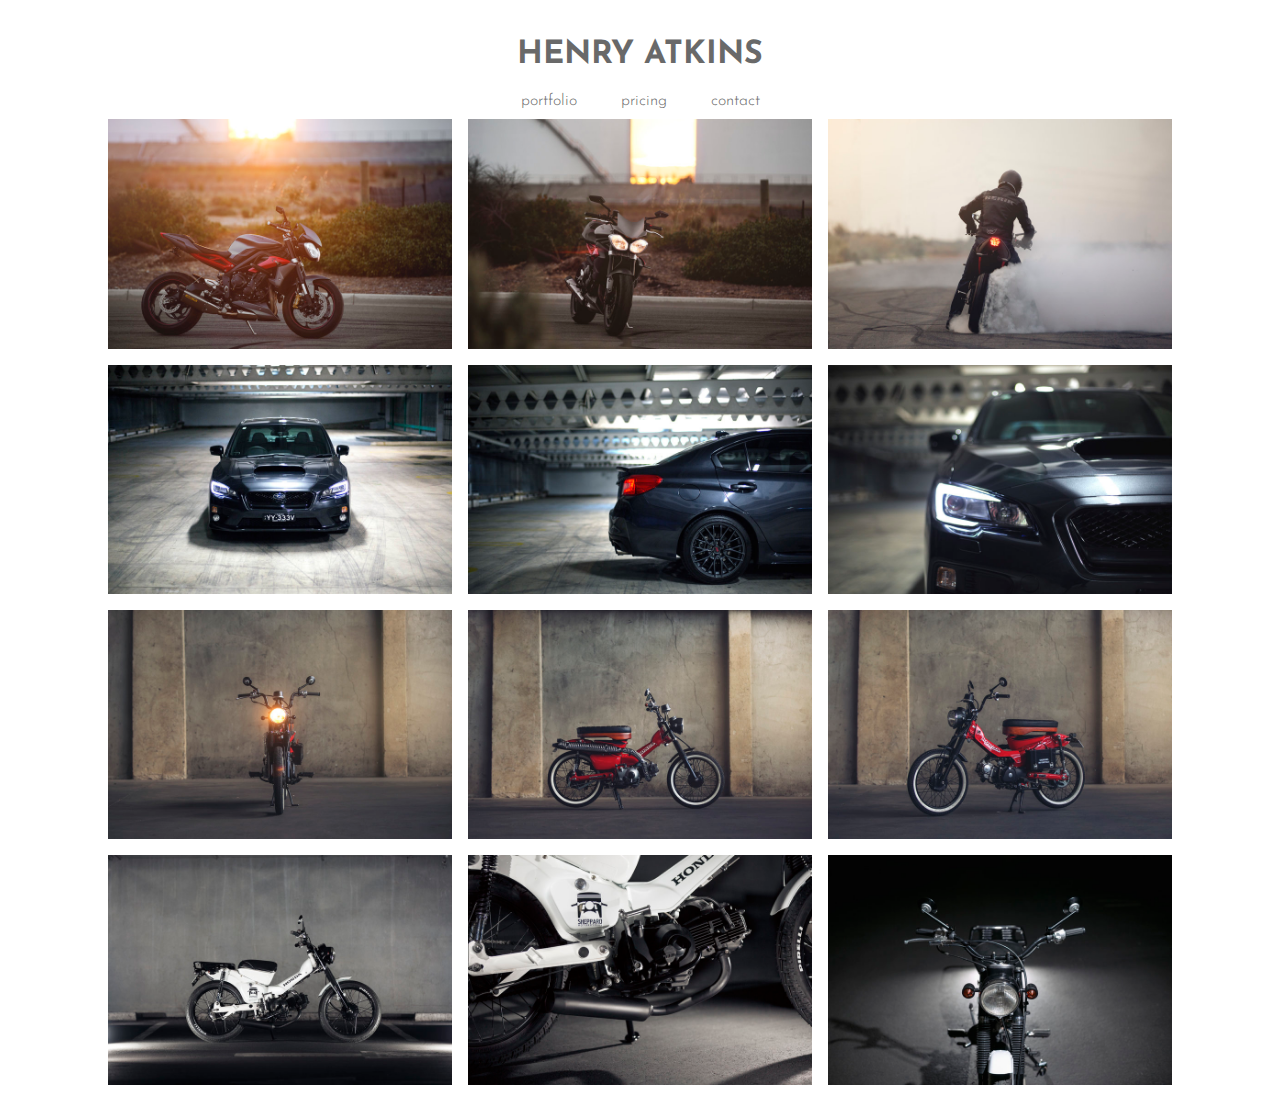
==== index.html @ 8d1b9e3b "update 30/6/20" ====
<html>
	<meta charset="UTF-8">
    <meta name="author" content="Henry Atkins">
    <meta name="description" content="Adelaide based commercial, product, and automotive photograpy ">
    
	<meta name="viewport" content="width=device-width, initial-scale=1">
	<link rel="stylesheet" href="/css/stylesheet.css">
	<link href="https://fonts.googleapis.com/css2?family=Josefin+Sans:wght@200;300;400;700&display=swap" rel="stylesheet">
	<link rel="stylesheet" href="https://cdnjs.cloudflare.com/ajax/libs/font-awesome/4.7.0/css/font-awesome.min.css">
    <link rel="shortcut icon" href="/head/iconH.png" type="image/x-icon">
	
	<head>
		<title>henryatkinsphoto</title>
        <meta charset="UTF-8">
        <meta name="viewport" content="width=device-width, initial-scale=1">
        <link rel="stylesheet" href="/css/stylesheet.css">
        <link href="https://fonts.googleapis.com/css2?family=Josefin+Sans:wght@300;400;700&display=swap" rel="stylesheet">
        <link rel="stylesheet" href="https://cdnjs.cloudflare.com/ajax/libs/font-awesome/4.7.0/css/font-awesome.min.css">
        
	</head>
	<body>
        <header> 
            <div class="maintitle">
                <h1>HENRY ATKINS</h1>
            </div>
            <div class="navbar">
                <a href="/">portfolio</a>
                <a href="/pricing.html">pricing</a>
                <a href="/contact.html">contact</a>
            </div>
        </header>
        
        
		<div class="gallery">
			<div class="card">
				<img src="images/TSTside2.jpg" class="gallery-img">
			</div>
		  	<div class="card">
				<img src="images/TSTFront.jpg" class="gallery-img">
			</div>
		  	<div class="card">
				<img src="images/burnoutrear3x2.jpg" class="gallery-img">
			</div>
		  	<div class="card">
				<img src="images/wrxhighfrontangle.jpg" class="gallery-img">
			</div>
			<div class="card">
				<img src="images/HJSHOOT50_0044.jpg" class="gallery-img">
			</div>
			<div class="card">
				<img src="images/0H2A4539.jpg" class="gallery-img">
			</div>
			<div class="card">
				<img src="images/PostieShootFront.jpg" class="gallery-img">
			</div>
			<div class="card">
				<img src="images/PostieShootSide.jpg" class="gallery-img">
			</div>
			<div class="card">
				<img src="images/PostieShootThreeQuarter2000.jpg" class="gallery-img">
			</div>
			<div class="card">
				<img src="images/postside.jpg" class="gallery-img">
			</div>
			<div class="card">
				<img src="images/exhaustclose.jpg" class="gallery-img">
			</div>
			<div class="card">
				<img src="images/frontonpost.jpg" class="gallery-img">
			</div>
		</div>
        
    	</body>
   </html>
---- css/stylesheet.css ----
/* General */

.maintitle {
  font-family: 'Josefin Sans', sans-serif;
  font-weight: 700;
  background-color: #FFFFFF;
  color: DimGray;
  text-align: center;
  padding-top: 10px;

}


p {
    font-family: 'Josefin Sans', sans-serif;
    font-weight: 200;
    background-color: #FFFFFF;
    color: black;
    text-align: center;
    padding-top: 5;
    
}
h1 {
    font-family: 'Josefin Sans', sans-serif;
    font-weight: 700;
    background-color: #FFFFFF;
    color: DimGray;
    text-align: center;
    margin-bottom: 10;
     
} 

.form-container{
    text-align: center;
    padding: 10 30%;

}

.text-container{
    width: 100%;
    text-align: center;
    padding-top: 5;

}

label {
    text-align: left;
    display: inline-block;
    width: 100%;
    padding-top: 5;
    font-family: 'Josefin Sans', sans-serif;
    
}
input[type=button], input[type=submit], input[type=reset] {
    background-color: black;
    border: none;
    color: white;
    width: 25%;
    padding: 10px 32px;
    margin: 10px 2px;
    cursor: pointer;
    font-family: 'Josefin Sans', sans-serif;
}

input{
    width: 100%;
    background-color: gainsboro;
    outline: none;
    border: none;

    
}

input[type=text]:focus {
  border: 3px solid #555;
}


/* Style the top navigation bar */
.navbar {
  overflow: hidden; /* Hide overflow */
  background-color: #FFFFFF; /* white background color */
  text-align: center;
  padding-bottom: 10px;
    padding-top: 10px;
}

/* Style the navigation bar links */
.navbar a {
  display: inline;
  color: DimGray; /* White text color */
  padding: 20px; /* Add some padding */
  text-decoration: none; /* Remove underline */
  font-family: 'Josefin Sans', sans-serif;
  font-weight: 300;
}

.navbar a:hover {
    color: black
}


.gallery {
  max-width: 100%;
  margin: 0 auto;
  display: grid;
  grid-gap: 1rem;
  text-align: center

}

.gallery-img {
    max-width: 100%
}


@media (min-width: 600px) {
    .gallery { grid-template-columns: repeat(2, 1fr);
        padding-left: 100;
        padding-right: 100
    
    }
    .gallery-img {
        max-width: 100%
    
    }

}

@media (min-width: 900px) {
    .gallery {
        grid-template-columns: repeat(3, 1fr); 
    }
    .gallery-img {
        max-width: 100%
    }

}
---- css/stylesheet.css ----
/* General */

.maintitle {
  font-family: 'Josefin Sans', sans-serif;
  font-weight: 700;
  background-color: #FFFFFF;
  color: DimGray;
  text-align: center;
  padding-top: 10px;

}


p {
    font-family: 'Josefin Sans', sans-serif;
    font-weight: 200;
    background-color: #FFFFFF;
    color: black;
    text-align: center;
    padding-top: 5;
    
}
h1 {
    font-family: 'Josefin Sans', sans-serif;
    font-weight: 700;
    background-color: #FFFFFF;
    color: DimGray;
    text-align: center;
    margin-bottom: 10;
     
} 

.form-container{
    text-align: center;
    padding: 10 30%;

}

.text-container{
    width: 100%;
    text-align: center;
    padding-top: 5;

}

label {
    text-align: left;
    display: inline-block;
    width: 100%;
    padding-top: 5;
    font-family: 'Josefin Sans', sans-serif;
    
}
input[type=button], input[type=submit], input[type=reset] {
    background-color: black;
    border: none;
    color: white;
    width: 25%;
    padding: 10px 32px;
    margin: 10px 2px;
    cursor: pointer;
    font-family: 'Josefin Sans', sans-serif;
}

input{
    width: 100%;
    background-color: gainsboro;
    outline: none;
    border: none;

    
}

input[type=text]:focus {
  border: 3px solid #555;
}


/* Style the top navigation bar */
.navbar {
  overflow: hidden; /* Hide overflow */
  background-color: #FFFFFF; /* white background color */
  text-align: center;
  padding-bottom: 10px;
    padding-top: 10px;
}

/* Style the navigation bar links */
.navbar a {
  display: inline;
  color: DimGray; /* White text color */
  padding: 20px; /* Add some padding */
  text-decoration: none; /* Remove underline */
  font-family: 'Josefin Sans', sans-serif;
  font-weight: 300;
}

.navbar a:hover {
    color: black
}


.gallery {
  max-width: 100%;
  margin: 0 auto;
  display: grid;
  grid-gap: 1rem;
  text-align: center

}

.gallery-img {
    max-width: 100%
}


@media (min-width: 600px) {
    .gallery { grid-template-columns: repeat(2, 1fr);
        padding-left: 100;
        padding-right: 100
    
    }
    .gallery-img {
        max-width: 100%
    
    }

}

@media (min-width: 900px) {
    .gallery {
        grid-template-columns: repeat(3, 1fr); 
    }
    .gallery-img {
        max-width: 100%
    }

}
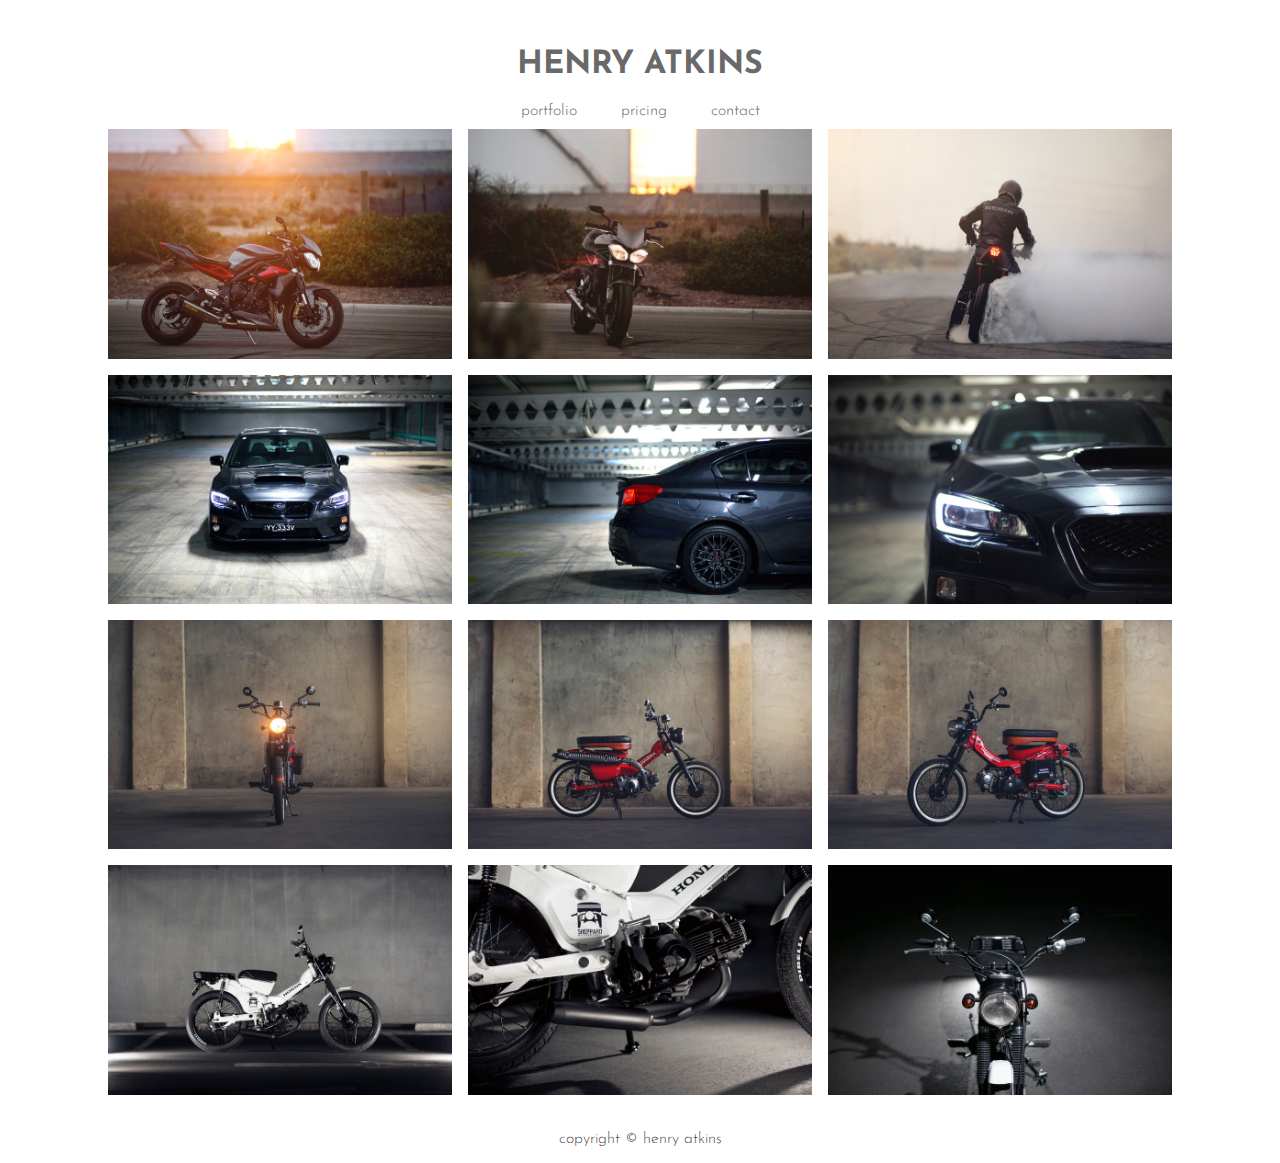
==== commit ec771c01: "update 11:24pm 30/06/2020" ====
--- a/index.html
+++ b/index.html
@@ -70,5 +70,9 @@
 			</div>
 		</div>
         
-    	</body>
+        <footer>
+            <p>copyright © henry atkins</p>
+        </footer>
+    	
+    </body>
    </html>--- a/css/stylesheet.css
+++ b/css/stylesheet.css
@@ -6,10 +6,23 @@
   background-color: #FFFFFF;
   color: DimGray;
   text-align: center;
-  padding-top: 10px;
+  padding-top: 20px;
 
 }
 
+main{
+    margin: 0 20%;
+    align-content: center;
+}
+
+footer{
+    font-family: 'Josefin Sans', sans-serif;
+    font-weight: 200;
+    background-color: #FFFFFF;
+    color:gainsboro;
+    text-align: center;
+    padding-top: 20;    
+}
 
 p {
     font-family: 'Josefin Sans', sans-serif;
@@ -17,7 +30,6 @@
     background-color: #FFFFFF;
     color: black;
     text-align: center;
-    padding-top: 5;
     
 }
 h1 {
@@ -38,11 +50,14 @@
 
 .text-container{
     width: 100%;
-    text-align: center;
+    text-align: left;
     padding-top: 5;
 
 }
-
+.pricing-image{
+    width: 75%
+        
+}
 label {
     text-align: left;
     display: inline-block;
--- a/css/stylesheet.css
+++ b/css/stylesheet.css
@@ -6,10 +6,23 @@
   background-color: #FFFFFF;
   color: DimGray;
   text-align: center;
-  padding-top: 10px;
+  padding-top: 20px;
 
 }
 
+main{
+    margin: 0 20%;
+    align-content: center;
+}
+
+footer{
+    font-family: 'Josefin Sans', sans-serif;
+    font-weight: 200;
+    background-color: #FFFFFF;
+    color:gainsboro;
+    text-align: center;
+    padding-top: 20;    
+}
 
 p {
     font-family: 'Josefin Sans', sans-serif;
@@ -17,7 +30,6 @@
     background-color: #FFFFFF;
     color: black;
     text-align: center;
-    padding-top: 5;
     
 }
 h1 {
@@ -38,11 +50,14 @@
 
 .text-container{
     width: 100%;
-    text-align: center;
+    text-align: left;
     padding-top: 5;
 
 }
-
+.pricing-image{
+    width: 75%
+        
+}
 label {
     text-align: left;
     display: inline-block;
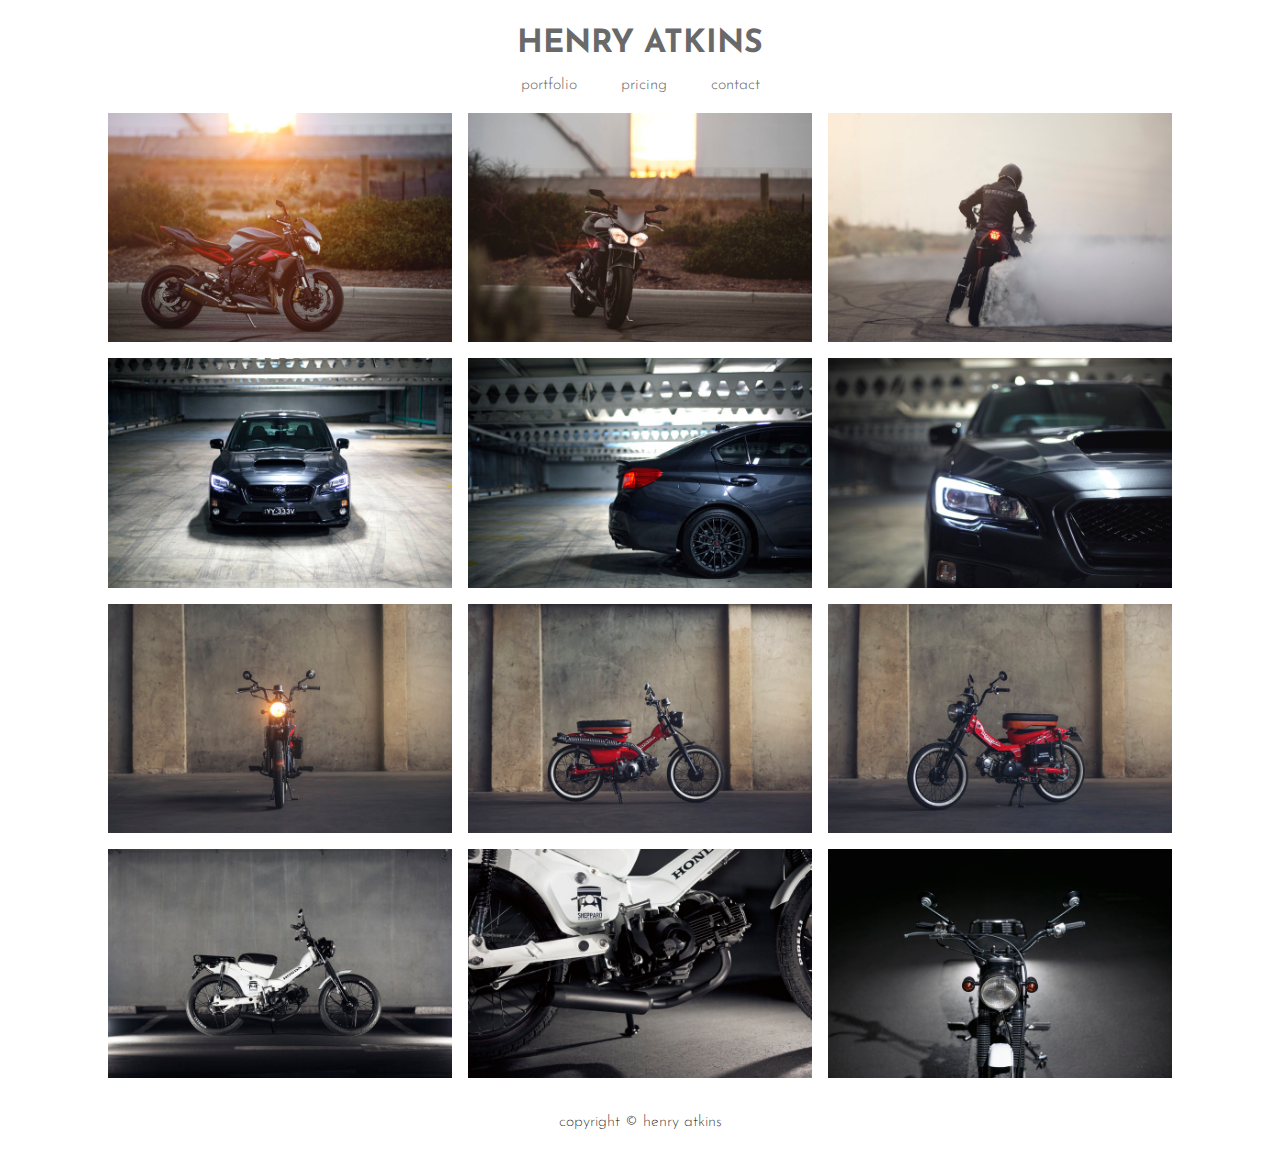
==== commit 32f4cb4e: "update 1/07/2020" ====
--- a/index.html
+++ b/index.html
@@ -20,13 +20,11 @@
 	</head>
 	<body>
         <header> 
-            <div class="maintitle">
-                <h1>HENRY ATKINS</h1>
-            </div>
+            <h1 id="header-title">HENRY ATKINS</h1>
             <div class="navbar">
-                <a href="/">portfolio</a>
-                <a href="/pricing.html">pricing</a>
-                <a href="/contact.html">contact</a>
+                <a href="/" class="navbar-links">portfolio</a>
+                <a href="/pricing.html" class="navbar-links">pricing</a>
+                <a href="/contact.html" class="navbar-links">contact</a>
             </div>
         </header>
         
--- a/css/stylesheet.css
+++ b/css/stylesheet.css
@@ -1,17 +1,22 @@
 /* General */
 
-.maintitle {
+header {
+    padding-bottom: 10px
+}
+
+
+#header-title {
   font-family: 'Josefin Sans', sans-serif;
   font-weight: 700;
   background-color: #FFFFFF;
   color: DimGray;
   text-align: center;
-  padding-top: 20px;
+  padding: 20 0 5 0;
 
 }
 
 main{
-    margin: 0 20%;
+    margin: 0 10%;
     align-content: center;
 }
 
@@ -21,7 +26,7 @@
     background-color: #FFFFFF;
     color:gainsboro;
     text-align: center;
-    padding-top: 20;    
+    padding: 20 0 20 0;    
 }
 
 p {
@@ -32,13 +37,25 @@
     text-align: center;
     
 }
+#pricing-text{
+    text-align: justify;
+        margin: 0 0 20 0;
+}
+
+a{
+    text-decoration: none
+}
+
+a:hover{
+    color: black;
+}
 h1 {
     font-family: 'Josefin Sans', sans-serif;
     font-weight: 700;
     background-color: #FFFFFF;
     color: DimGray;
     text-align: center;
-    margin-bottom: 10;
+    margin: 0 0 0 0;
      
 } 
 
@@ -48,14 +65,14 @@
 
 }
 
-.text-container{
+.page-container{
     width: 100%;
     text-align: left;
-    padding-top: 5;
+    padding: 0;
 
 }
-.pricing-image{
-    width: 75%
+#pricing-image{
+    width: 100%
         
 }
 label {
@@ -71,19 +88,18 @@
     border: none;
     color: white;
     width: 25%;
-    padding: 10px 32px;
+    padding: 10px 0px;
     margin: 10px 2px;
     cursor: pointer;
     font-family: 'Josefin Sans', sans-serif;
+    text-align: center;
 }
 
 input{
     width: 100%;
     background-color: gainsboro;
     outline: none;
-    border: none;
-
-    
+    border: none;    
 }
 
 input[type=text]:focus {
@@ -101,7 +117,7 @@
 }
 
 /* Style the navigation bar links */
-.navbar a {
+.navbar-links {
   display: inline;
   color: DimGray; /* White text color */
   padding: 20px; /* Add some padding */
@@ -110,17 +126,18 @@
   font-weight: 300;
 }
 
-.navbar a:hover {
+.navbar-links:hover {
     color: black
 }
 
 
 .gallery {
-  max-width: 100%;
-  margin: 0 auto;
-  display: grid;
-  grid-gap: 1rem;
-  text-align: center
+    grid-template-columns: repeat(2, 1fr);
+    max-width: 100%;
+    margin: 0 auto;
+    display: grid;
+    grid-gap: 1rem;
+    text-align: center
 
 }
 
@@ -152,3 +169,4 @@
 
 }
 
+
--- a/css/stylesheet.css
+++ b/css/stylesheet.css
@@ -1,17 +1,22 @@
 /* General */
 
-.maintitle {
+header {
+    padding-bottom: 10px
+}
+
+
+#header-title {
   font-family: 'Josefin Sans', sans-serif;
   font-weight: 700;
   background-color: #FFFFFF;
   color: DimGray;
   text-align: center;
-  padding-top: 20px;
+  padding: 20 0 5 0;
 
 }
 
 main{
-    margin: 0 20%;
+    margin: 0 10%;
     align-content: center;
 }
 
@@ -21,7 +26,7 @@
     background-color: #FFFFFF;
     color:gainsboro;
     text-align: center;
-    padding-top: 20;    
+    padding: 20 0 20 0;    
 }
 
 p {
@@ -32,13 +37,25 @@
     text-align: center;
     
 }
+#pricing-text{
+    text-align: justify;
+        margin: 0 0 20 0;
+}
+
+a{
+    text-decoration: none
+}
+
+a:hover{
+    color: black;
+}
 h1 {
     font-family: 'Josefin Sans', sans-serif;
     font-weight: 700;
     background-color: #FFFFFF;
     color: DimGray;
     text-align: center;
-    margin-bottom: 10;
+    margin: 0 0 0 0;
      
 } 
 
@@ -48,14 +65,14 @@
 
 }
 
-.text-container{
+.page-container{
     width: 100%;
     text-align: left;
-    padding-top: 5;
+    padding: 0;
 
 }
-.pricing-image{
-    width: 75%
+#pricing-image{
+    width: 100%
         
 }
 label {
@@ -71,19 +88,18 @@
     border: none;
     color: white;
     width: 25%;
-    padding: 10px 32px;
+    padding: 10px 0px;
     margin: 10px 2px;
     cursor: pointer;
     font-family: 'Josefin Sans', sans-serif;
+    text-align: center;
 }
 
 input{
     width: 100%;
     background-color: gainsboro;
     outline: none;
-    border: none;
-
-    
+    border: none;    
 }
 
 input[type=text]:focus {
@@ -101,7 +117,7 @@
 }
 
 /* Style the navigation bar links */
-.navbar a {
+.navbar-links {
   display: inline;
   color: DimGray; /* White text color */
   padding: 20px; /* Add some padding */
@@ -110,17 +126,18 @@
   font-weight: 300;
 }
 
-.navbar a:hover {
+.navbar-links:hover {
     color: black
 }
 
 
 .gallery {
-  max-width: 100%;
-  margin: 0 auto;
-  display: grid;
-  grid-gap: 1rem;
-  text-align: center
+    grid-template-columns: repeat(2, 1fr);
+    max-width: 100%;
+    margin: 0 auto;
+    display: grid;
+    grid-gap: 1rem;
+    text-align: center
 
 }
 
@@ -152,3 +169,4 @@
 
 }
 
+
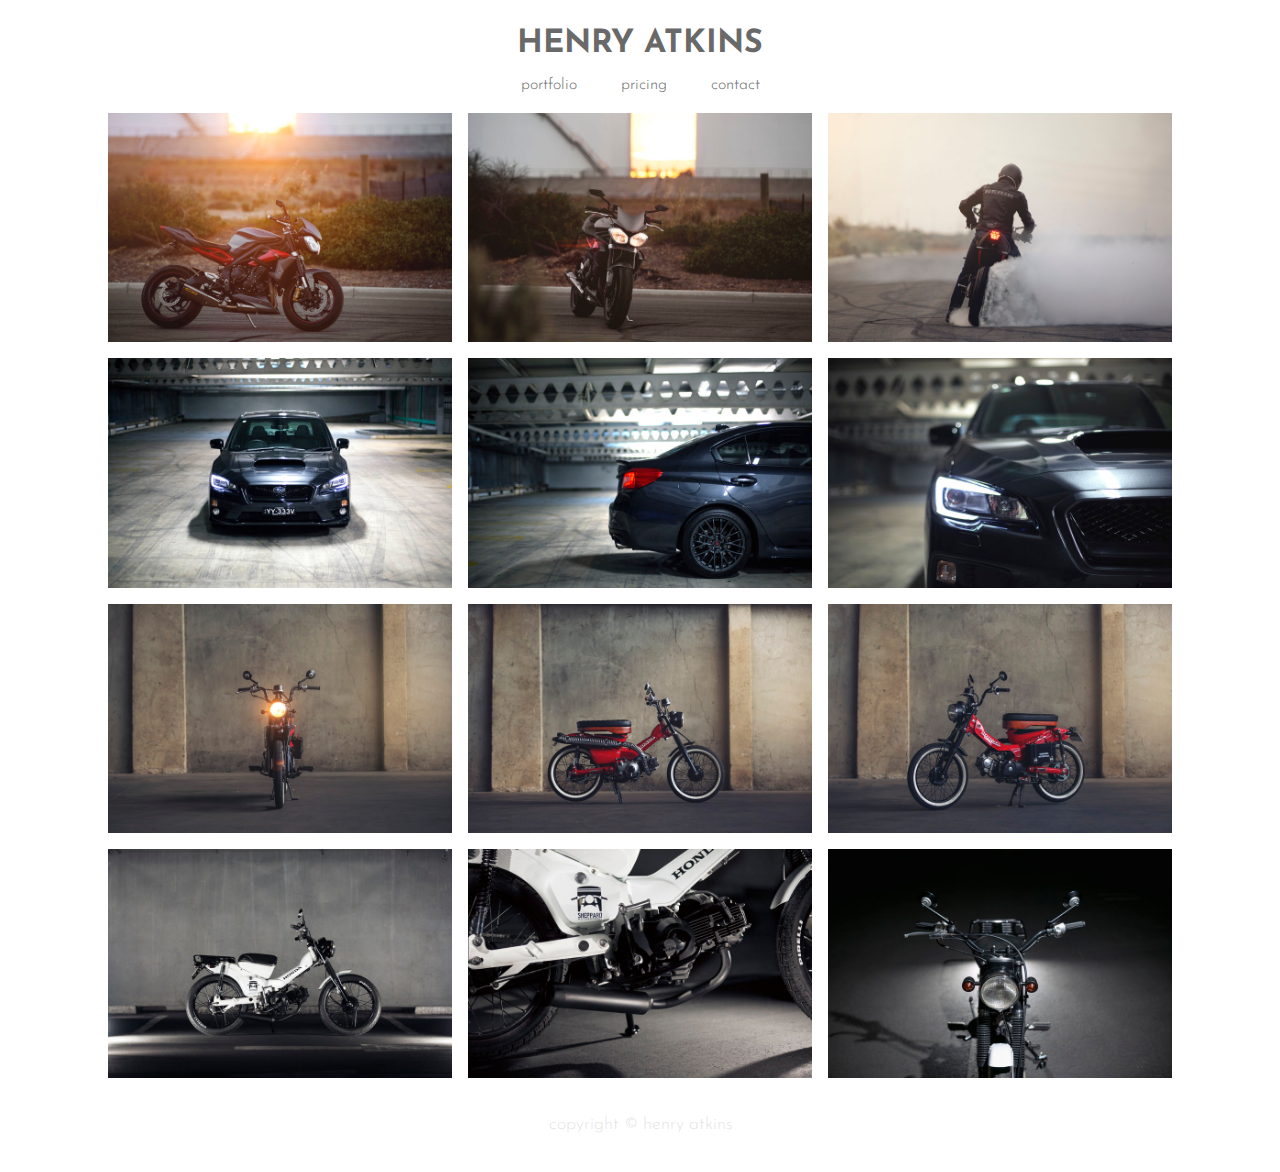
==== commit d9ab0d20: "Update index.html" ====
--- a/index.html
+++ b/index.html
@@ -2,6 +2,8 @@
 	<meta charset="UTF-8">
     <meta name="author" content="Henry Atkins">
     <meta name="description" content="Adelaide based commercial, product, and automotive photograpy ">
+    <meta property="og:description" content="Adelaide based commercial, product, and automotive photograpy" />
+    <meta property="og:image" content="images/TSTFront.jpg" />
     
 	<meta name="viewport" content="width=device-width, initial-scale=1">
 	<link rel="stylesheet" href="/css/stylesheet.css">
--- a/css/stylesheet.css
+++ b/css/stylesheet.css
@@ -12,6 +12,7 @@
   color: DimGray;
   text-align: center;
   padding: 20 0 5 0;
+    width: 100%
 
 }
 
@@ -20,7 +21,7 @@
     align-content: center;
 }
 
-footer{
+footer p{
     font-family: 'Josefin Sans', sans-serif;
     font-weight: 200;
     background-color: #FFFFFF;
@@ -35,6 +36,9 @@
     background-color: #FFFFFF;
     color: black;
     text-align: center;
+    width: 100% ;
+    font-size: 14;
+    
     
 }
 #pricing-text{
@@ -60,15 +64,13 @@
 } 
 
 .form-container{
-    text-align: center;
-    padding: 10 30%;
-
+    width: 500px;
 }
 
 .page-container{
     width: 100%;
     text-align: left;
-    padding: 0;
+
 
 }
 #pricing-image{
@@ -87,9 +89,9 @@
     background-color: black;
     border: none;
     color: white;
-    width: 25%;
+    width: 100%;
     padding: 10px 0px;
-    margin: 10px 2px;
+    margin: 20px 0px;
     cursor: pointer;
     font-family: 'Josefin Sans', sans-serif;
     text-align: center;
@@ -106,6 +108,15 @@
   border: 3px solid #555;
 }
 
+#message {
+    height: 100px;
+    width: 100%;
+    text-align: left;
+    background: gainsboro;
+    border: none;
+    max-width: 100%;
+    
+}
 
 /* Style the top navigation bar */
 .navbar {
@@ -132,7 +143,7 @@
 
 
 .gallery {
-    grid-template-columns: repeat(2, 1fr);
+    /* grid-template-columns: repeat(2, 1fr); */
     max-width: 100%;
     margin: 0 auto;
     display: grid;
@@ -166,7 +177,10 @@
     .gallery-img {
         max-width: 100%
     }
-
+    p{
+        font-size: 18;
+    }
+    
 }
 
 
--- a/css/stylesheet.css
+++ b/css/stylesheet.css
@@ -12,6 +12,7 @@
   color: DimGray;
   text-align: center;
   padding: 20 0 5 0;
+    width: 100%
 
 }
 
@@ -20,7 +21,7 @@
     align-content: center;
 }
 
-footer{
+footer p{
     font-family: 'Josefin Sans', sans-serif;
     font-weight: 200;
     background-color: #FFFFFF;
@@ -35,6 +36,9 @@
     background-color: #FFFFFF;
     color: black;
     text-align: center;
+    width: 100% ;
+    font-size: 14;
+    
     
 }
 #pricing-text{
@@ -60,15 +64,13 @@
 } 
 
 .form-container{
-    text-align: center;
-    padding: 10 30%;
-
+    width: 500px;
 }
 
 .page-container{
     width: 100%;
     text-align: left;
-    padding: 0;
+
 
 }
 #pricing-image{
@@ -87,9 +89,9 @@
     background-color: black;
     border: none;
     color: white;
-    width: 25%;
+    width: 100%;
     padding: 10px 0px;
-    margin: 10px 2px;
+    margin: 20px 0px;
     cursor: pointer;
     font-family: 'Josefin Sans', sans-serif;
     text-align: center;
@@ -106,6 +108,15 @@
   border: 3px solid #555;
 }
 
+#message {
+    height: 100px;
+    width: 100%;
+    text-align: left;
+    background: gainsboro;
+    border: none;
+    max-width: 100%;
+    
+}
 
 /* Style the top navigation bar */
 .navbar {
@@ -132,7 +143,7 @@
 
 
 .gallery {
-    grid-template-columns: repeat(2, 1fr);
+    /* grid-template-columns: repeat(2, 1fr); */
     max-width: 100%;
     margin: 0 auto;
     display: grid;
@@ -166,7 +177,10 @@
     .gallery-img {
         max-width: 100%
     }
-
+    p{
+        font-size: 18;
+    }
+    
 }
 
 
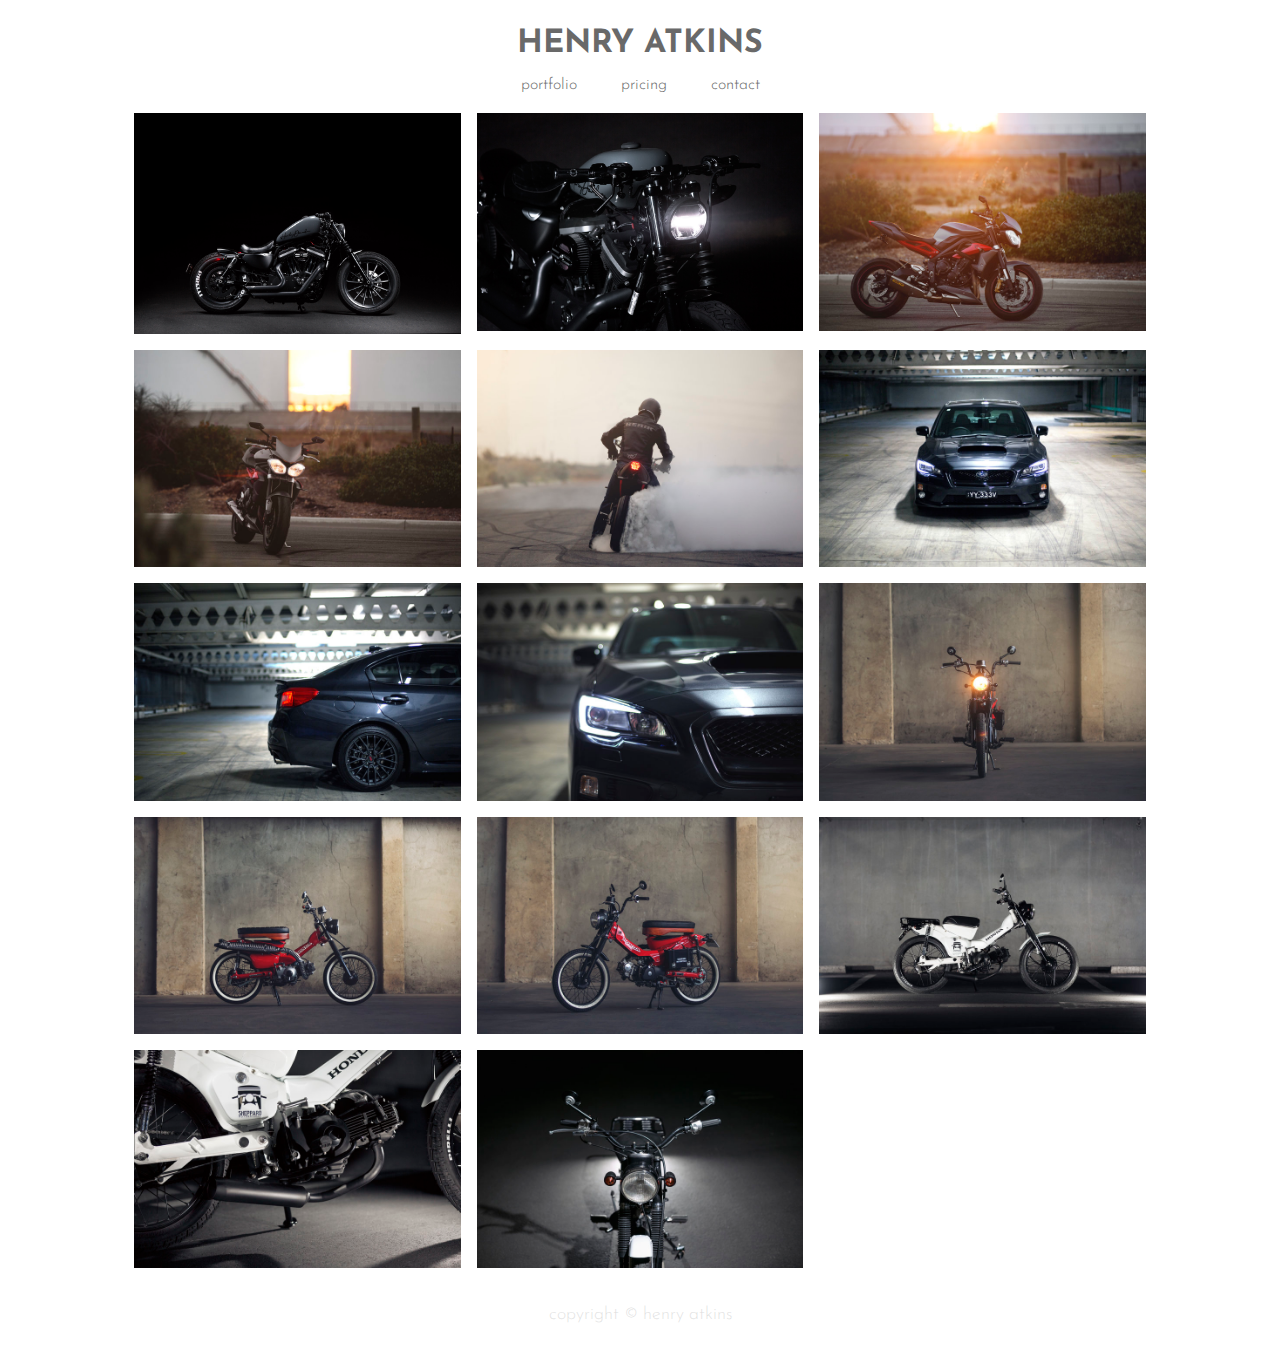
==== commit 7b0c8428: "New pictures" ====
--- a/index.html
+++ b/index.html
@@ -33,6 +33,12 @@
         
 		<div class="gallery">
 			<div class="card">
+				<img src="images/HarleyNight_Socials.jpg" class="gallery-img">
+			</div>
+            <div class="card">
+				<img src="images/HarleyFrontClose_Socials.jpg" class="gallery-img">
+			</div>
+            <div class="card">
 				<img src="images/TSTside2.jpg" class="gallery-img">
 			</div>
 		  	<div class="card">
--- a/css/stylesheet.css
+++ b/css/stylesheet.css
@@ -43,7 +43,8 @@
 }
 #pricing-text{
     text-align: justify;
-        margin: 0 0 20 0;
+        max-width: 600px;
+    display: inline-block;
 }
 
 a{
@@ -69,12 +70,12 @@
 
 .page-container{
     width: 100%;
-    text-align: left;
-
-
+    align-items: center;
+    text-align: center;
 }
 #pricing-image{
-    width: 100%
+    width: 100%;
+    max-width: 600px;
         
 }
 label {
@@ -148,7 +149,8 @@
     margin: 0 auto;
     display: grid;
     grid-gap: 1rem;
-    text-align: center
+    text-align: center;
+    padding: 0 5% 0 5%
 
 }
 
@@ -160,7 +162,7 @@
 @media (min-width: 600px) {
     .gallery { grid-template-columns: repeat(2, 1fr);
         padding-left: 100;
-        padding-right: 100
+        padding-right: 100;
     
     }
     .gallery-img {
@@ -173,6 +175,8 @@
 @media (min-width: 900px) {
     .gallery {
         grid-template-columns: repeat(3, 1fr); 
+        padding-left: 10%;
+        padding-right: 10%;
     }
     .gallery-img {
         max-width: 100%
@@ -182,5 +186,3 @@
     }
     
 }
-
-
--- a/css/stylesheet.css
+++ b/css/stylesheet.css
@@ -43,7 +43,8 @@
 }
 #pricing-text{
     text-align: justify;
-        margin: 0 0 20 0;
+        max-width: 600px;
+    display: inline-block;
 }
 
 a{
@@ -69,12 +70,12 @@
 
 .page-container{
     width: 100%;
-    text-align: left;
-
-
+    align-items: center;
+    text-align: center;
 }
 #pricing-image{
-    width: 100%
+    width: 100%;
+    max-width: 600px;
         
 }
 label {
@@ -148,7 +149,8 @@
     margin: 0 auto;
     display: grid;
     grid-gap: 1rem;
-    text-align: center
+    text-align: center;
+    padding: 0 5% 0 5%
 
 }
 
@@ -160,7 +162,7 @@
 @media (min-width: 600px) {
     .gallery { grid-template-columns: repeat(2, 1fr);
         padding-left: 100;
-        padding-right: 100
+        padding-right: 100;
     
     }
     .gallery-img {
@@ -173,6 +175,8 @@
 @media (min-width: 900px) {
     .gallery {
         grid-template-columns: repeat(3, 1fr); 
+        padding-left: 10%;
+        padding-right: 10%;
     }
     .gallery-img {
         max-width: 100%
@@ -182,5 +186,3 @@
     }
     
 }
-
-
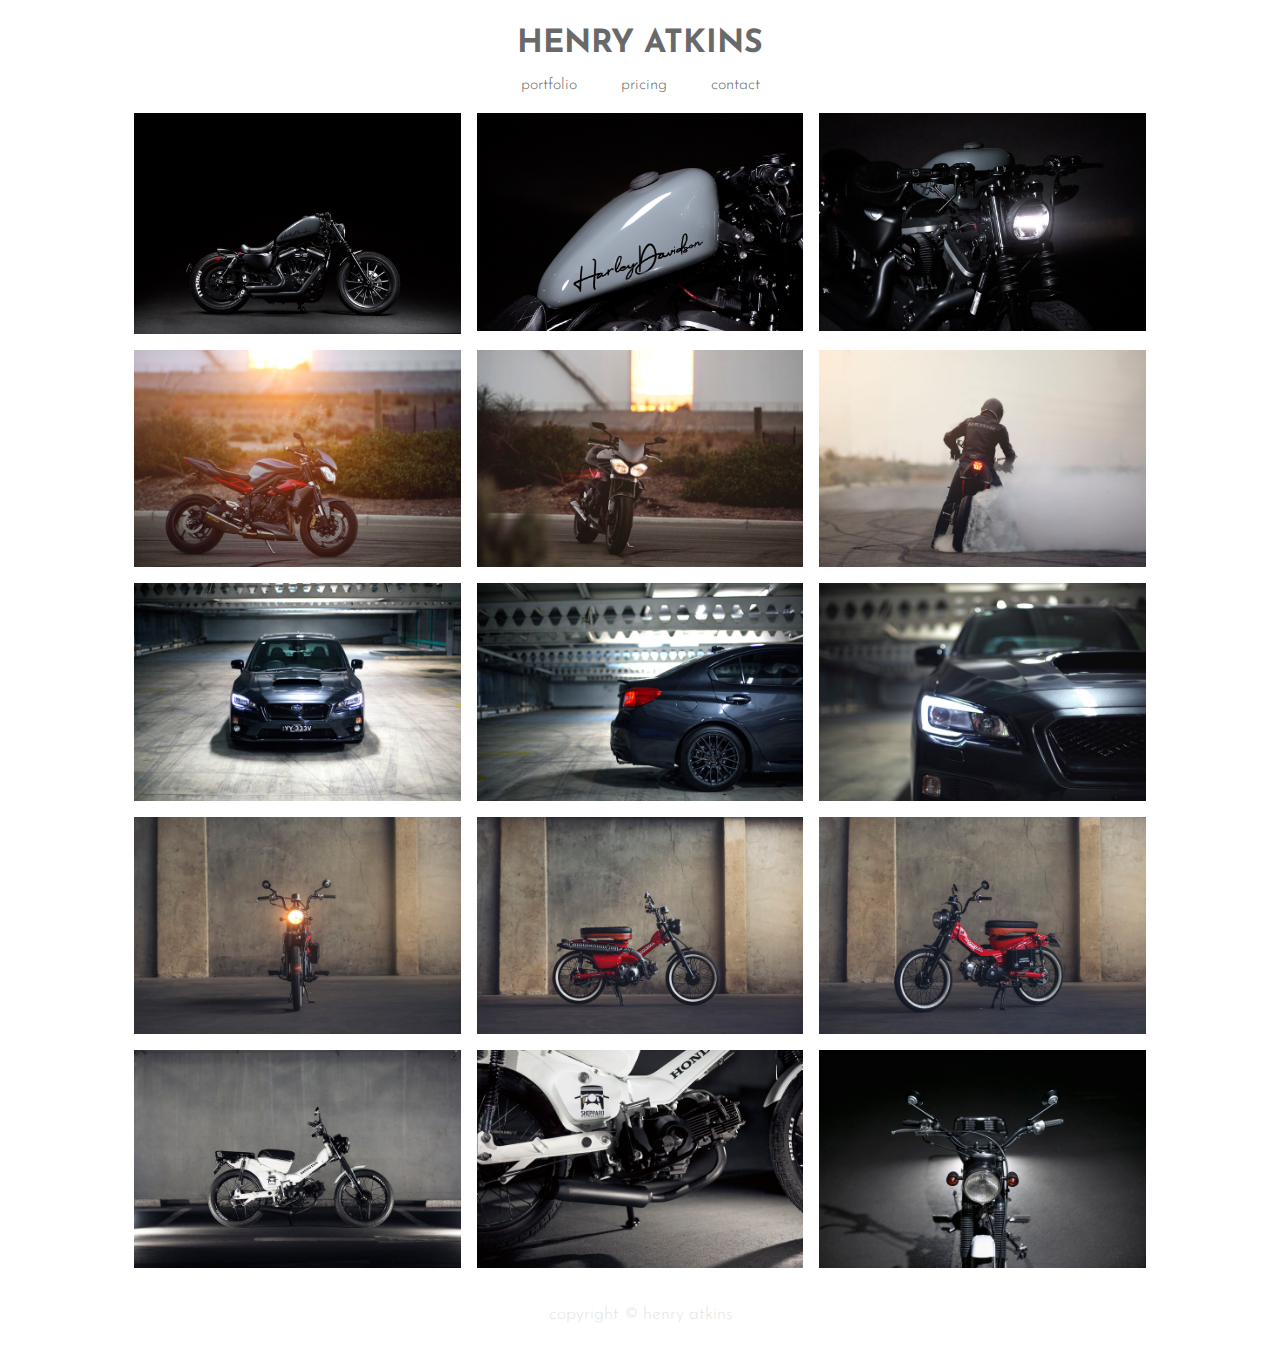
==== commit a8a0bfea: "Update index.html" ====
--- a/index.html
+++ b/index.html
@@ -32,8 +32,12 @@
         
         
 		<div class="gallery">
+
+            <div class="card">
+				<img src="images/HarleyNight_Socials.jpg" class="gallery-img">
+			</div>
 			<div class="card">
-				<img src="images/HarleyNight_Socials.jpg" class="gallery-img">
+				<img src="images/TankDetail.jpg" class="gallery-img">
 			</div>
             <div class="card">
 				<img src="images/HarleyFrontClose_Socials.jpg" class="gallery-img">
--- a/css/stylesheet.css
+++ b/css/stylesheet.css
@@ -185,4 +185,4 @@
         font-size: 18;
     }
     
-}
+}--- a/css/stylesheet.css
+++ b/css/stylesheet.css
@@ -185,4 +185,4 @@
         font-size: 18;
     }
     
-}
+}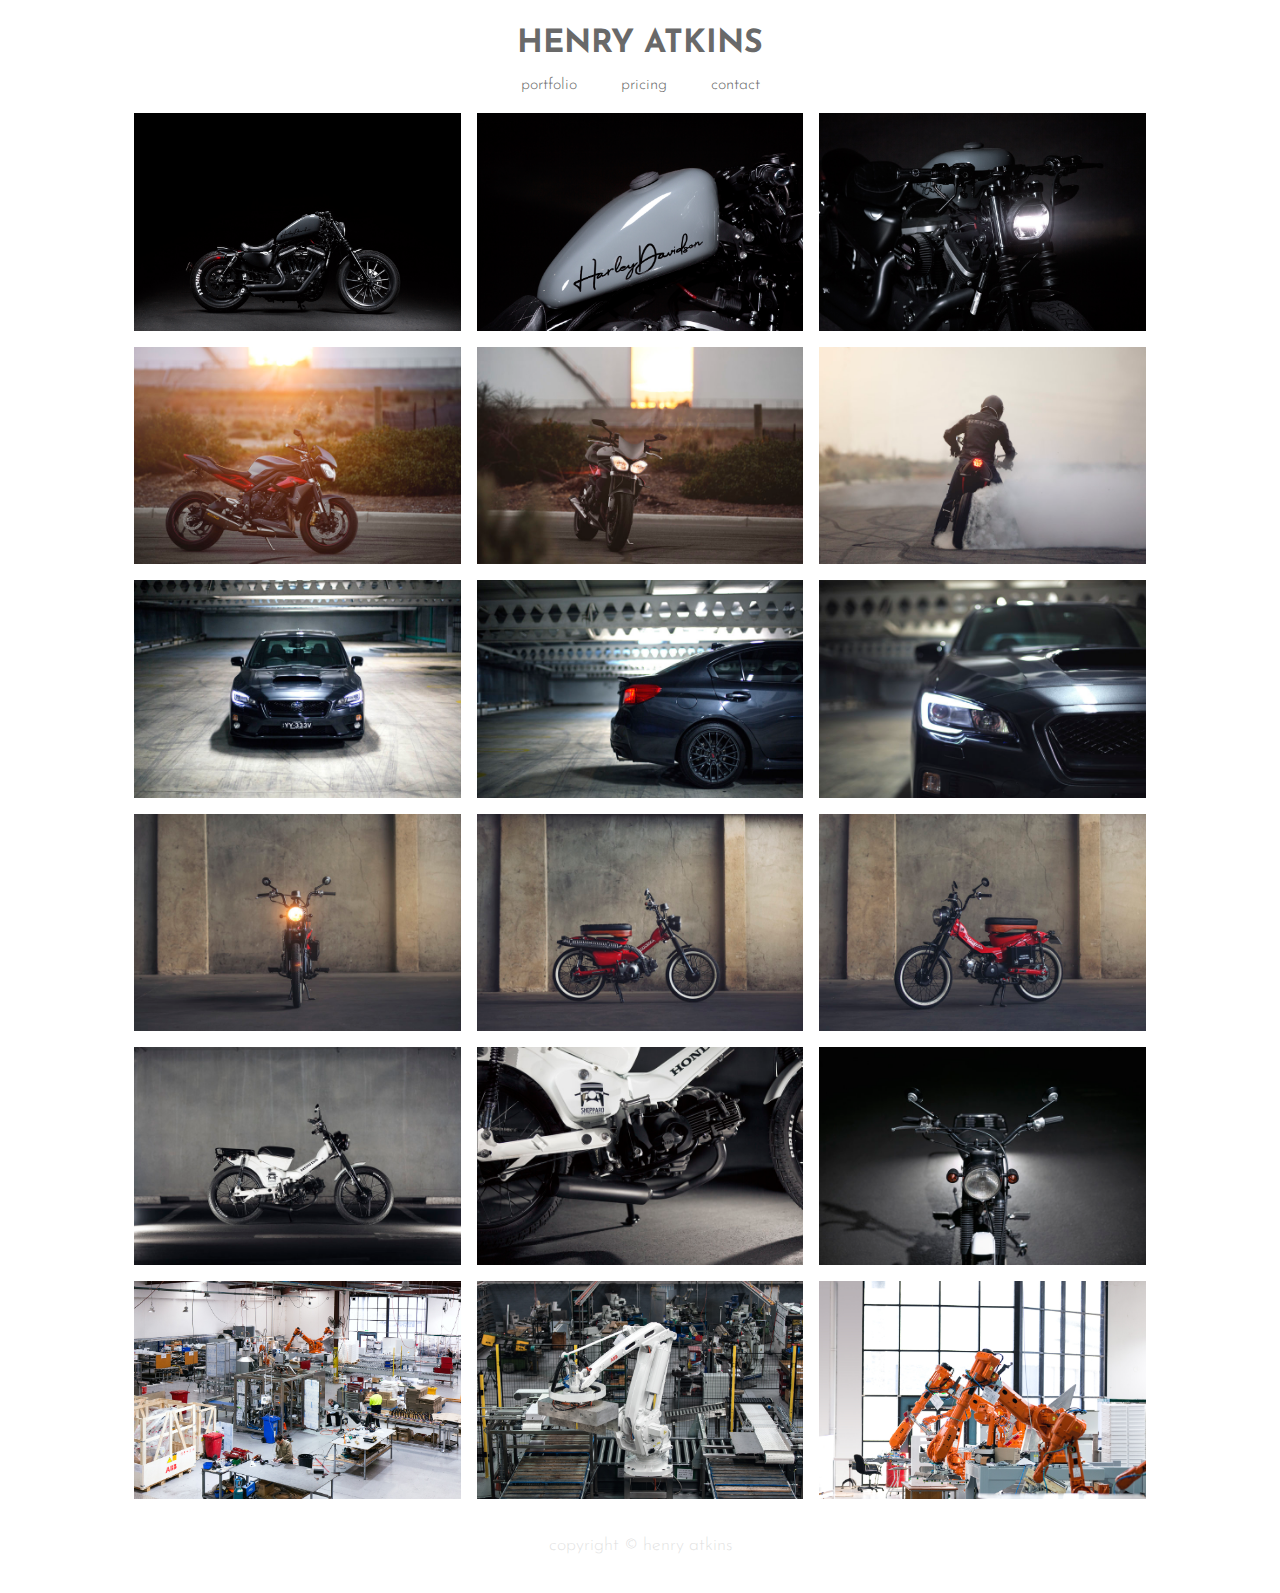
==== commit 9a28ba15: "added photos" ====
--- a/index.html
+++ b/index.html
@@ -78,6 +78,15 @@
 			<div class="card">
 				<img src="images/frontonpost.jpg" class="gallery-img">
 			</div>
+			<div class="card">
+				<img src="images/HMPS_1635_0004.jpg" class="gallery-img">
+			</div>
+			<div class="card">
+				<img src="images/HMPS_70200_0005.jpg" class="gallery-img">
+			</div>
+			<div class="card">
+				<img src="images/HMPS_70200_0036-2.jpg" class="gallery-img">
+			</div>
 		</div>
         
         <footer>
